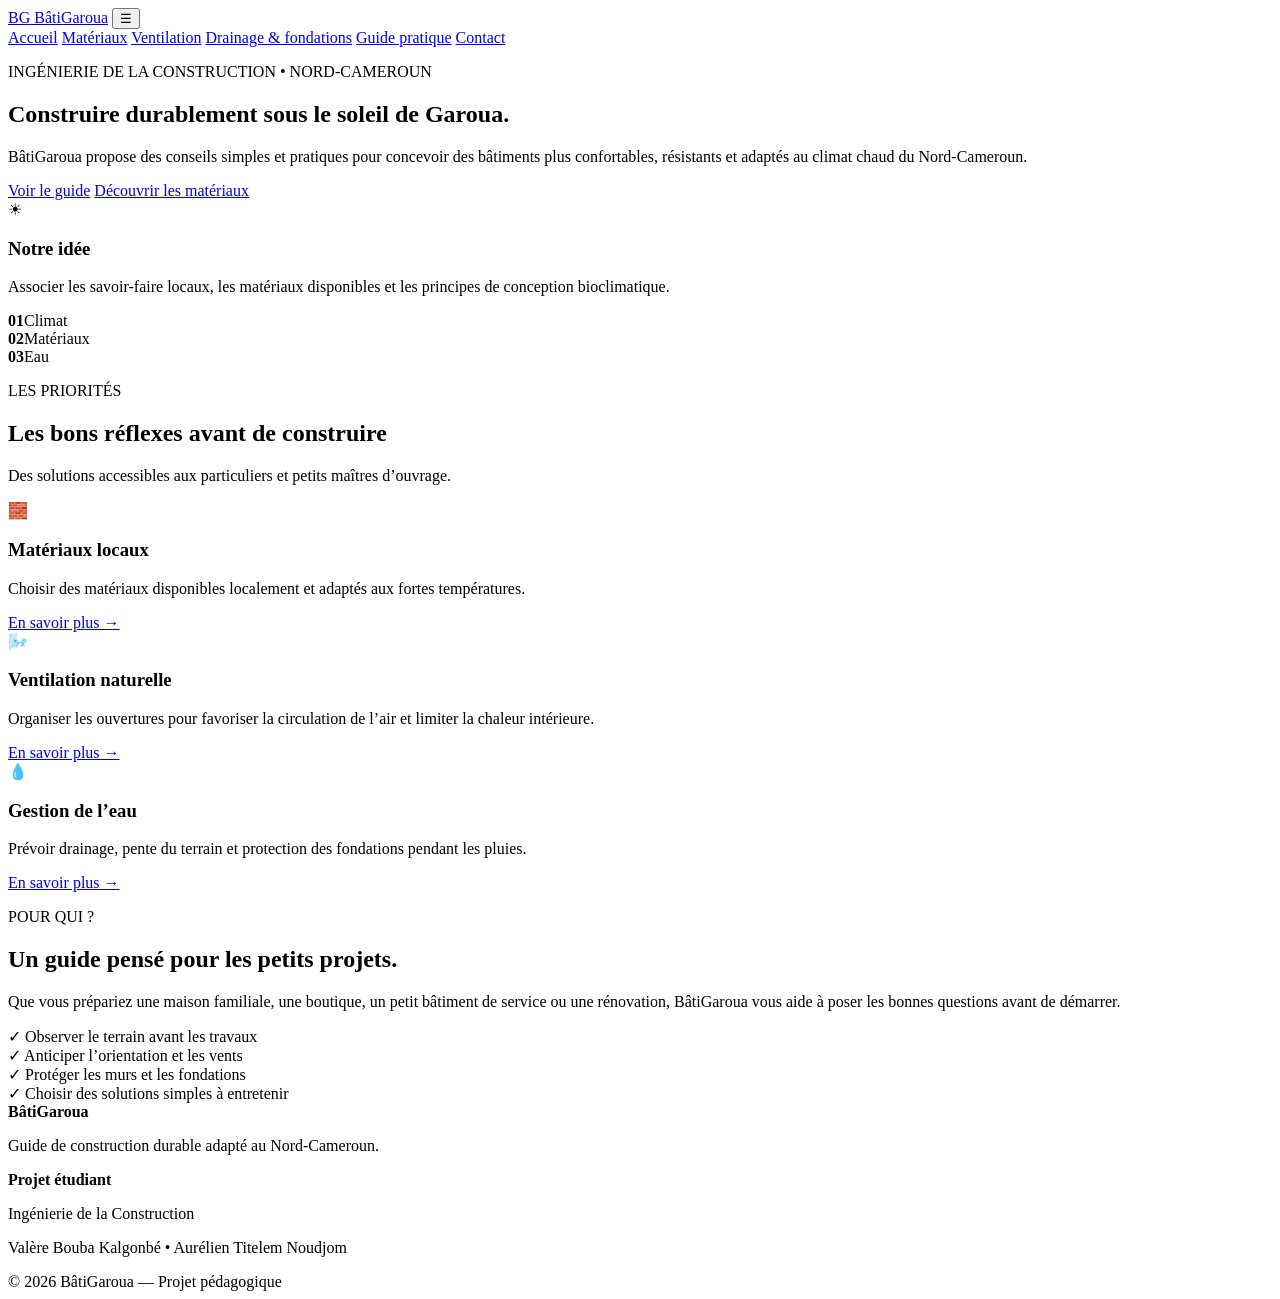
==== index.html @ 3af9ab6a "Add files via upload" ====
<!DOCTYPE html>
<html lang="fr">
<head>
  <meta charset="UTF-8">
  <meta name="viewport" content="width=device-width, initial-scale=1.0">
  <meta name="description" content="BâtiGaroua : guide pratique de construction durable et adaptée au climat du Nord-Cameroun.">
  <title>BâtiGaroua — Construire mieux au Nord-Cameroun</title>
  <link rel="stylesheet" href="css/style.css">
</head>
<body>
<header class="site-header">
  <div class="container nav-wrap">
    <a class="logo" href="index.html"><span>BG</span> BâtiGaroua</a>
    <button class="menu-toggle" aria-label="Ouvrir le menu">☰</button>
    <nav class="nav">
      <a class="active" href="index.html">Accueil</a>
      <a href="materiaux.html">Matériaux</a>
      <a href="ventilation.html">Ventilation</a>
      <a href="drainage.html">Drainage & fondations</a>
      <a href="guide.html">Guide pratique</a>
      <a href="contact.html">Contact</a>
    </nav>
  </div>
</header>

<main>
<section class="hero">
  <div class="container hero-grid">
    <div>
      <p class="eyebrow">INGÉNIERIE DE LA CONSTRUCTION • NORD-CAMEROUN</p>
      <h1>Construire durablement sous le soleil de Garoua.</h1>
      <p class="hero-text">BâtiGaroua propose des conseils simples et pratiques pour concevoir des bâtiments plus confortables, résistants et adaptés au climat chaud du Nord-Cameroun.</p>
      <div class="actions">
        <a class="btn btn-primary" href="guide.html">Voir le guide</a>
        <a class="btn btn-light" href="materiaux.html">Découvrir les matériaux</a>
      </div>
    </div>
    <div class="hero-card">
      <div class="sun">☀</div>
      <h3>Notre idée</h3>
      <p>Associer les savoir-faire locaux, les matériaux disponibles et les principes de conception bioclimatique.</p>
      <div class="mini-stats">
        <div><strong>01</strong><span>Climat</span></div>
        <div><strong>02</strong><span>Matériaux</span></div>
        <div><strong>03</strong><span>Eau</span></div>
      </div>
    </div>
  </div>
</section>

<section class="section">
  <div class="container">
    <div class="section-head">
      <div><p class="eyebrow">LES PRIORITÉS</p><h2>Les bons réflexes avant de construire</h2></div>
      <p>Des solutions accessibles aux particuliers et petits maîtres d’ouvrage.</p>
    </div>
    <div class="cards">
      <article class="card"><div class="icon">🧱</div><h3>Matériaux locaux</h3><p>Choisir des matériaux disponibles localement et adaptés aux fortes températures.</p><a href="materiaux.html">En savoir plus →</a></article>
      <article class="card"><div class="icon">🌬️</div><h3>Ventilation naturelle</h3><p>Organiser les ouvertures pour favoriser la circulation de l’air et limiter la chaleur intérieure.</p><a href="ventilation.html">En savoir plus →</a></article>
      <article class="card"><div class="icon">💧</div><h3>Gestion de l’eau</h3><p>Prévoir drainage, pente du terrain et protection des fondations pendant les pluies.</p><a href="drainage.html">En savoir plus →</a></article>
    </div>
  </div>
</section>

<section class="section band">
  <div class="container two-col">
    <div>
      <p class="eyebrow">POUR QUI ?</p>
      <h2>Un guide pensé pour les petits projets.</h2>
      <p>Que vous prépariez une maison familiale, une boutique, un petit bâtiment de service ou une rénovation, BâtiGaroua vous aide à poser les bonnes questions avant de démarrer.</p>
    </div>
    <div class="checklist">
      <div>✓ Observer le terrain avant les travaux</div>
      <div>✓ Anticiper l’orientation et les vents</div>
      <div>✓ Protéger les murs et les fondations</div>
      <div>✓ Choisir des solutions simples à entretenir</div>
    </div>
  </div>
</section>
</main>

<footer class="footer"><div class="container footer-grid"><div><strong>BâtiGaroua</strong><p>Guide de construction durable adapté au Nord-Cameroun.</p></div><div><strong>Projet étudiant</strong><p>Ingénierie de la Construction</p><p>Valère Bouba Kalgonbé • Aurélien Titelem Noudjom</p></div></div><div class="copyright">© 2026 BâtiGaroua — Projet pédagogique</div></footer>
<script src="js/script.js"></script>
</body>
</html>
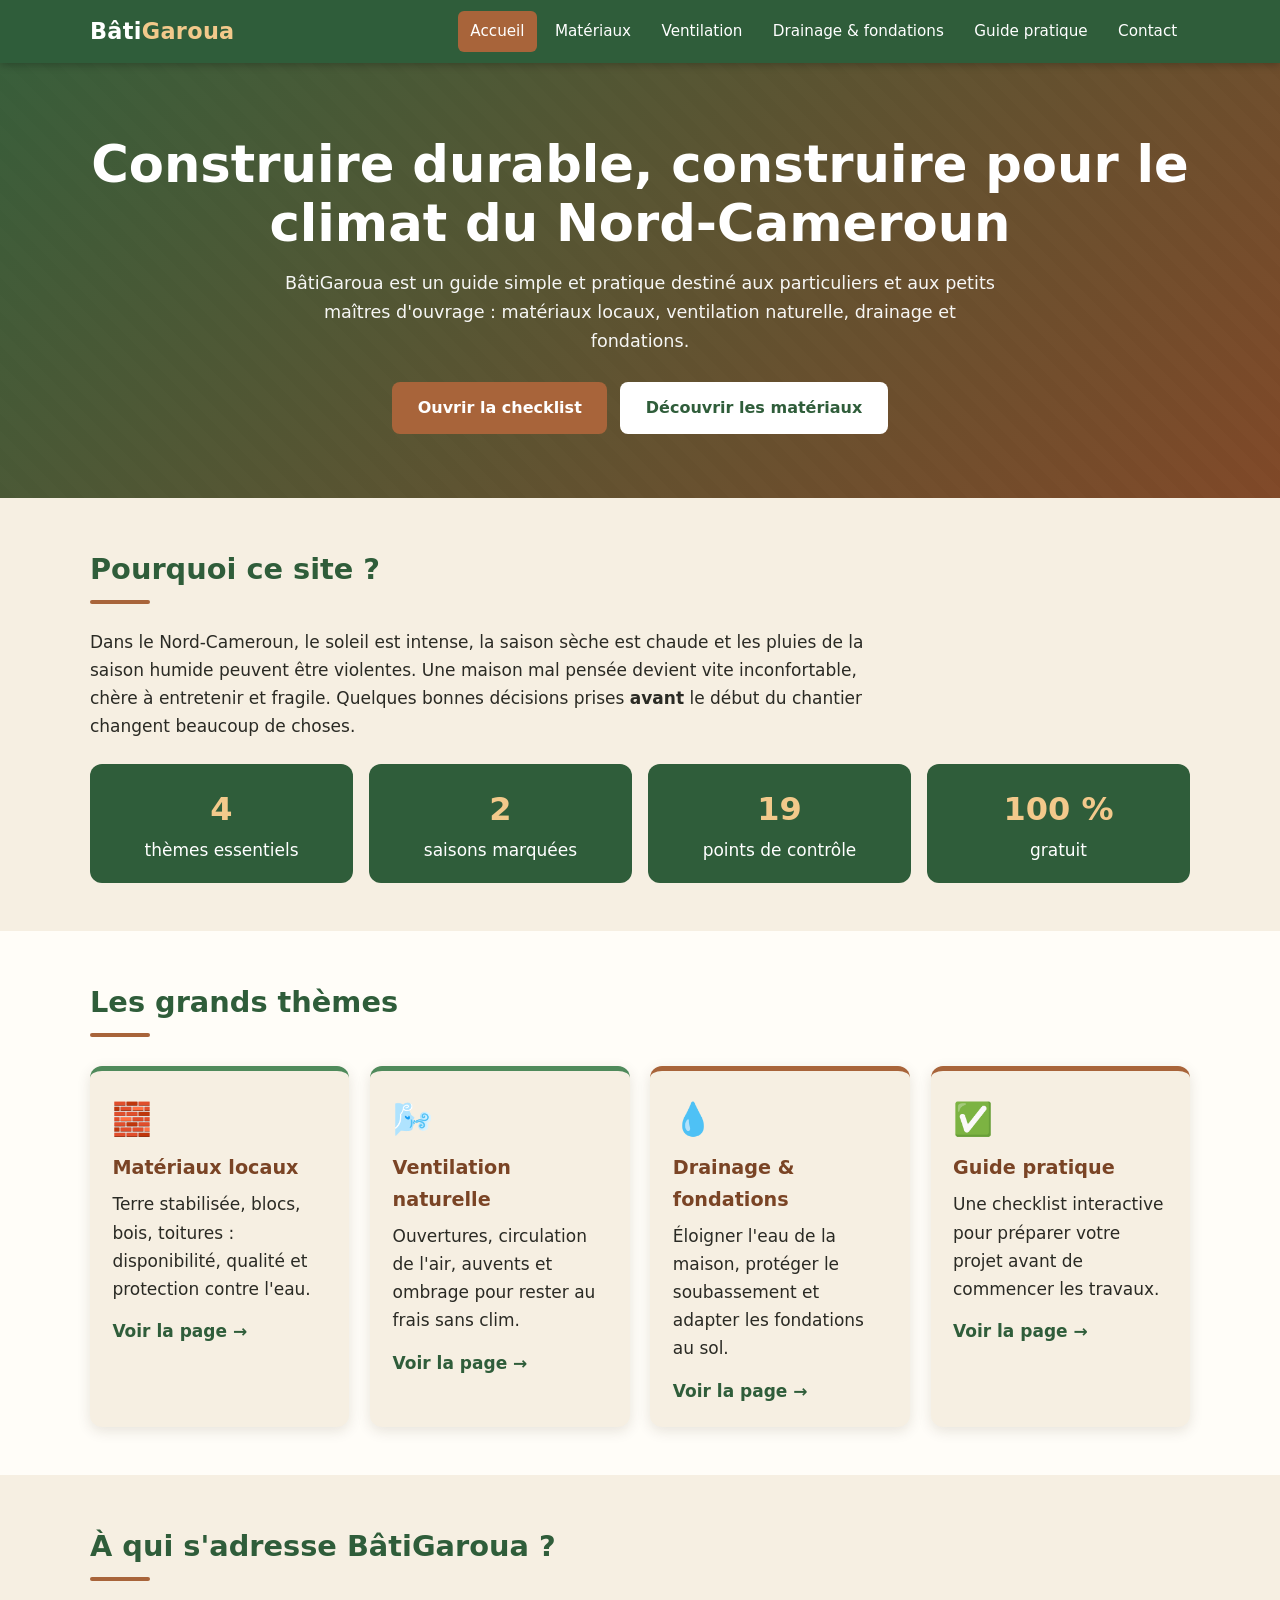
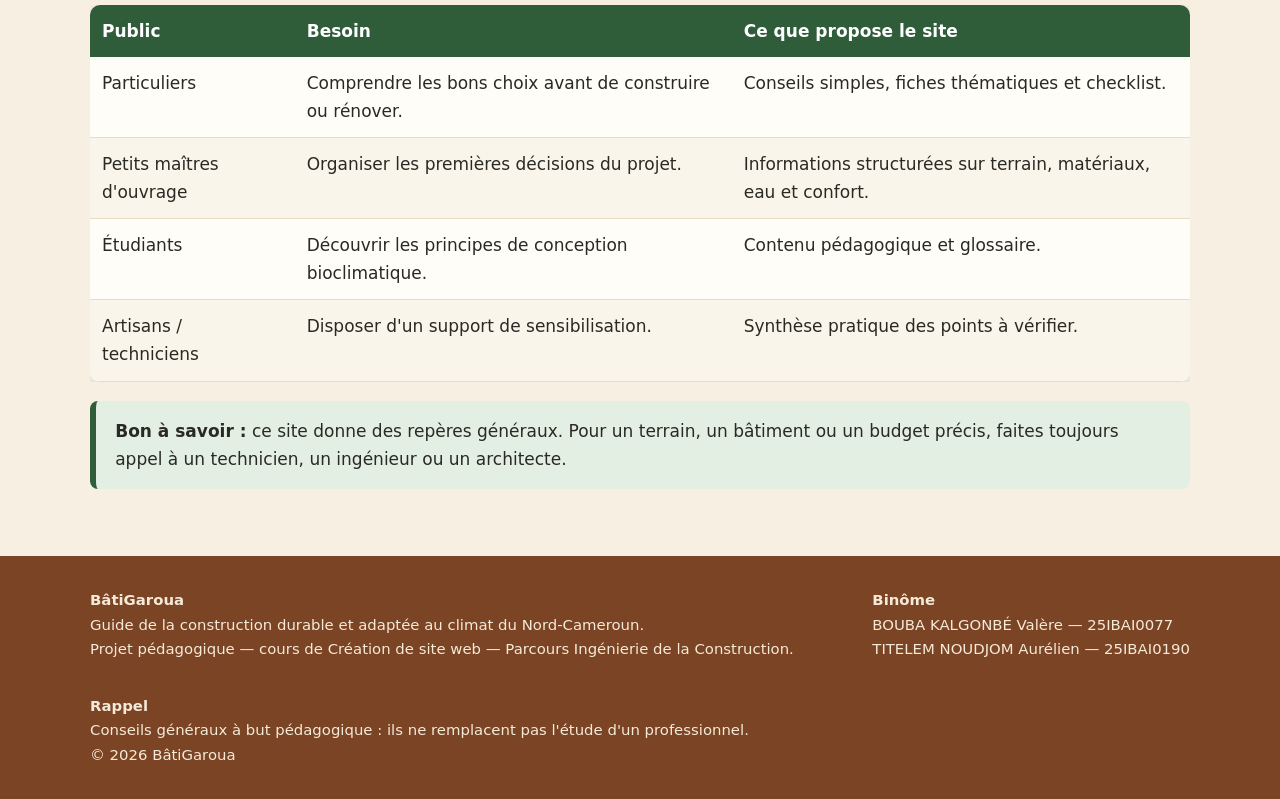
==== commit 46efb350: "Add files via upload" ====
--- a/index.html
+++ b/index.html
@@ -1,85 +1,82 @@
 <!DOCTYPE html>
 <html lang="fr">
 <head>
-  <meta charset="UTF-8">
-  <meta name="viewport" content="width=device-width, initial-scale=1.0">
-  <meta name="description" content="BâtiGaroua : guide pratique de construction durable et adaptée au climat du Nord-Cameroun.">
-  <title>BâtiGaroua — Construire mieux au Nord-Cameroun</title>
-  <link rel="stylesheet" href="css/style.css">
+<meta charset="UTF-8">
+<meta name="viewport" content="width=device-width, initial-scale=1.0">
+<title>Accueil | BâtiGaroua</title>
+<meta name="description" content="Guide de la construction durable et adaptée au climat du Nord-Cameroun.">
+<link rel="stylesheet" href="style.css">
+<link rel="icon" href="data:image/svg+xml,%3Csvg xmlns='http://www.w3.org/2000/svg' viewBox='0 0 100 100'%3E%3Crect width='100' height='100' rx='18' fill='%232f5d3a'/%3E%3Cpath d='M15 55 50 22l35 33v28H15z' fill='%23f3c98b'/%3E%3C/svg%3E">
 </head>
 <body>
-<header class="site-header">
-  <div class="container nav-wrap">
-    <a class="logo" href="index.html"><span>BG</span> BâtiGaroua</a>
-    <button class="menu-toggle" aria-label="Ouvrir le menu">☰</button>
-    <nav class="nav">
-      <a class="active" href="index.html">Accueil</a>
-      <a href="materiaux.html">Matériaux</a>
-      <a href="ventilation.html">Ventilation</a>
-      <a href="drainage.html">Drainage & fondations</a>
-      <a href="guide.html">Guide pratique</a>
-      <a href="contact.html">Contact</a>
-    </nav>
+<header class="site">
+  <div class="container nav">
+    <a class="logo" href="index.html">Bâti<span>Garoua</span></a>
+    <button class="burger" id="burger" aria-label="Ouvrir le menu" aria-expanded="false">☰</button>
+    <ul class="menu" id="menu"><li><a href="index.html" class="active" aria-current="page">Accueil</a></li><li><a href="materiaux.html">Matériaux</a></li><li><a href="ventilation.html">Ventilation</a></li><li><a href="drainage.html">Drainage &amp; fondations</a></li><li><a href="guide.html">Guide pratique</a></li><li><a href="contact.html">Contact</a></li></ul>
   </div>
 </header>
 
-<main>
-<section class="hero">
-  <div class="container hero-grid">
+<section class="hero"><div class="container">
+  <h1>Construire durable, construire pour le climat du Nord-Cameroun</h1>
+  <p>BâtiGaroua est un guide simple et pratique destiné aux particuliers et aux petits maîtres d'ouvrage : matériaux locaux, ventilation naturelle, drainage et fondations.</p>
+  <div class="btn-row"><a class="btn" href="guide.html">Ouvrir la checklist</a><a class="btn clair" href="materiaux.html">Découvrir les matériaux</a></div>
+</div></section>
+
+<section class="bloc"><div class="container">
+  <h2>Pourquoi ce site ?</h2>
+  <p class="intro">Dans le Nord-Cameroun, le soleil est intense, la saison sèche est chaude et les pluies de la saison humide peuvent être violentes. Une maison mal pensée devient vite inconfortable, chère à entretenir et fragile. Quelques bonnes décisions prises <strong>avant</strong> le début du chantier changent beaucoup de choses.</p>
+  <div class="stats">
+    <div class="stat"><b>4</b>thèmes essentiels</div>
+    <div class="stat"><b>2</b>saisons marquées</div>
+    <div class="stat"><b>19</b>points de contrôle</div>
+    <div class="stat"><b>100&nbsp;%</b>gratuit</div>
+  </div>
+</div></section>
+
+<section class="bloc alt"><div class="container">
+  <h2>Les grands thèmes</h2>
+  <div class="grille">
+    <article class="carte"><span class="ico">🧱</span><h3>Matériaux locaux</h3><p>Terre stabilisée, blocs, bois, toitures : disponibilité, qualité et protection contre l'eau.</p><a class="lien" href="materiaux.html">Voir la page →</a></article>
+    <article class="carte"><span class="ico">🌬️</span><h3>Ventilation naturelle</h3><p>Ouvertures, circulation de l'air, auvents et ombrage pour rester au frais sans clim.</p><a class="lien" href="ventilation.html">Voir la page →</a></article>
+    <article class="carte terre"><span class="ico">💧</span><h3>Drainage &amp; fondations</h3><p>Éloigner l'eau de la maison, protéger le soubassement et adapter les fondations au sol.</p><a class="lien" href="drainage.html">Voir la page →</a></article>
+    <article class="carte terre"><span class="ico">✅</span><h3>Guide pratique</h3><p>Une checklist interactive pour préparer votre projet avant de commencer les travaux.</p><a class="lien" href="guide.html">Voir la page →</a></article>
+  </div>
+</div></section>
+
+<section class="bloc"><div class="container">
+  <h2>À qui s'adresse BâtiGaroua ?</h2>
+  <div class="table-wrap"><table>
+    <thead><tr><th>Public</th><th>Besoin</th><th>Ce que propose le site</th></tr></thead>
+    <tbody>
+      <tr><td>Particuliers</td><td>Comprendre les bons choix avant de construire ou rénover.</td><td>Conseils simples, fiches thématiques et checklist.</td></tr>
+      <tr><td>Petits maîtres d'ouvrage</td><td>Organiser les premières décisions du projet.</td><td>Informations structurées sur terrain, matériaux, eau et confort.</td></tr>
+      <tr><td>Étudiants</td><td>Découvrir les principes de conception bioclimatique.</td><td>Contenu pédagogique et glossaire.</td></tr>
+      <tr><td>Artisans / techniciens</td><td>Disposer d'un support de sensibilisation.</td><td>Synthèse pratique des points à vérifier.</td></tr>
+    </tbody></table></div>
+  <div class="note"><strong>Bon à savoir :</strong> ce site donne des repères généraux. Pour un terrain, un bâtiment ou un budget précis, faites toujours appel à un technicien, un ingénieur ou un architecte.</div>
+</div></section>
+
+<footer class="site">
+  <div class="container cols">
     <div>
-      <p class="eyebrow">INGÉNIERIE DE LA CONSTRUCTION • NORD-CAMEROUN</p>
-      <h1>Construire durablement sous le soleil de Garoua.</h1>
-      <p class="hero-text">BâtiGaroua propose des conseils simples et pratiques pour concevoir des bâtiments plus confortables, résistants et adaptés au climat chaud du Nord-Cameroun.</p>
-      <div class="actions">
-        <a class="btn btn-primary" href="guide.html">Voir le guide</a>
-        <a class="btn btn-light" href="materiaux.html">Découvrir les matériaux</a>
-      </div>
+      <strong>BâtiGaroua</strong><br>
+      Guide de la construction durable et adaptée au climat du Nord-Cameroun.<br>
+      Projet pédagogique — cours de Création de site web — Parcours Ingénierie de la Construction.
     </div>
-    <div class="hero-card">
-      <div class="sun">☀</div>
-      <h3>Notre idée</h3>
-      <p>Associer les savoir-faire locaux, les matériaux disponibles et les principes de conception bioclimatique.</p>
-      <div class="mini-stats">
-        <div><strong>01</strong><span>Climat</span></div>
-        <div><strong>02</strong><span>Matériaux</span></div>
-        <div><strong>03</strong><span>Eau</span></div>
-      </div>
+    <div>
+      <strong>Binôme</strong><br>
+      BOUBA KALGONBÉ Valère — 25IBAI0077<br>
+      TITELEM NOUDJOM Aurélien — 25IBAI0190
+    </div>
+    <div>
+      <strong>Rappel</strong><br>
+      Conseils généraux à but pédagogique : ils ne remplacent pas l'étude d'un professionnel.<br>
+      © <span id="annee">2026</span> BâtiGaroua
     </div>
   </div>
-</section>
-
-<section class="section">
-  <div class="container">
-    <div class="section-head">
-      <div><p class="eyebrow">LES PRIORITÉS</p><h2>Les bons réflexes avant de construire</h2></div>
-      <p>Des solutions accessibles aux particuliers et petits maîtres d’ouvrage.</p>
-    </div>
-    <div class="cards">
-      <article class="card"><div class="icon">🧱</div><h3>Matériaux locaux</h3><p>Choisir des matériaux disponibles localement et adaptés aux fortes températures.</p><a href="materiaux.html">En savoir plus →</a></article>
-      <article class="card"><div class="icon">🌬️</div><h3>Ventilation naturelle</h3><p>Organiser les ouvertures pour favoriser la circulation de l’air et limiter la chaleur intérieure.</p><a href="ventilation.html">En savoir plus →</a></article>
-      <article class="card"><div class="icon">💧</div><h3>Gestion de l’eau</h3><p>Prévoir drainage, pente du terrain et protection des fondations pendant les pluies.</p><a href="drainage.html">En savoir plus →</a></article>
-    </div>
-  </div>
-</section>
-
-<section class="section band">
-  <div class="container two-col">
-    <div>
-      <p class="eyebrow">POUR QUI ?</p>
-      <h2>Un guide pensé pour les petits projets.</h2>
-      <p>Que vous prépariez une maison familiale, une boutique, un petit bâtiment de service ou une rénovation, BâtiGaroua vous aide à poser les bonnes questions avant de démarrer.</p>
-    </div>
-    <div class="checklist">
-      <div>✓ Observer le terrain avant les travaux</div>
-      <div>✓ Anticiper l’orientation et les vents</div>
-      <div>✓ Protéger les murs et les fondations</div>
-      <div>✓ Choisir des solutions simples à entretenir</div>
-    </div>
-  </div>
-</section>
-</main>
-
-<footer class="footer"><div class="container footer-grid"><div><strong>BâtiGaroua</strong><p>Guide de construction durable adapté au Nord-Cameroun.</p></div><div><strong>Projet étudiant</strong><p>Ingénierie de la Construction</p><p>Valère Bouba Kalgonbé • Aurélien Titelem Noudjom</p></div></div><div class="copyright">© 2026 BâtiGaroua — Projet pédagogique</div></footer>
-<script src="js/script.js"></script>
+</footer>
+<button id="haut" aria-label="Retour en haut">↑</button>
+<script src="script.js"></script>
 </body>
-</html>+</html>
--- a/style.css
+++ b/style.css
@@ -0,0 +1,113 @@
+:root{
+  --vert:#2f5d3a; --vert-clair:#4f8a5b; --vert-pale:#e4efe3;
+  --beige:#f6efe2; --sable:#e9dcc3; --terre:#a8643a; --terre-fonce:#7a4425;
+  --texte:#2a2a24; --blanc:#fffdf8; --ombre:0 4px 14px rgba(60,40,20,.12);
+}
+*{box-sizing:border-box;margin:0;padding:0}
+html{scroll-behavior:smooth}
+body{font-family:"Segoe UI",system-ui,-apple-system,Roboto,Arial,sans-serif;color:var(--texte);background:var(--beige);line-height:1.65;font-size:17px}
+a{color:var(--terre-fonce)}
+img,svg{max-width:100%}
+.container{width:min(1100px,92%);margin-inline:auto}
+
+/* En-tête / navigation */
+header.site{background:var(--vert);color:#fff;position:sticky;top:0;z-index:50;box-shadow:0 2px 8px rgba(0,0,0,.25)}
+.nav{display:flex;align-items:center;justify-content:space-between;padding:.7rem 0}
+.logo{color:#fff;text-decoration:none;font-weight:800;font-size:1.4rem;letter-spacing:.3px}
+.logo span{color:#f3c98b}
+.menu{display:flex;gap:.3rem;list-style:none}
+.menu a{color:#fff;text-decoration:none;padding:.5rem .8rem;border-radius:6px;font-size:.95rem;display:block}
+.menu a:hover{background:var(--vert-clair)}
+.menu a.active{background:var(--terre)}
+.burger{display:none;background:none;border:2px solid #fff;color:#fff;font-size:1.4rem;border-radius:6px;padding:.1rem .6rem;cursor:pointer}
+
+/* Héros */
+.hero{background:linear-gradient(135deg,rgba(47,93,58,.93),rgba(122,68,37,.88)),repeating-linear-gradient(45deg,#a8643a 0 12px,#b97449 12px 24px);color:#fff;padding:4.5rem 0 4rem;text-align:center}
+.hero.small{padding:3rem 0 2.5rem}
+.hero h1{font-size:clamp(2rem,5vw,3.2rem);line-height:1.15;margin-bottom:1rem}
+.hero p{max-width:720px;margin:0 auto 1.6rem;font-size:1.1rem;opacity:.95}
+.btn{display:inline-block;background:var(--terre);color:#fff;text-decoration:none;font-weight:700;padding:.8rem 1.6rem;border-radius:8px;border:none;cursor:pointer;font-size:1rem;transition:.2s}
+.btn:hover{background:var(--terre-fonce);transform:translateY(-2px)}
+.btn.clair{background:#fff;color:var(--vert)}
+.btn.clair:hover{background:var(--sable)}
+.btn-row{display:flex;gap:.8rem;justify-content:center;flex-wrap:wrap}
+
+/* Sections */
+section.bloc{padding:3rem 0}
+section.alt{background:var(--blanc)}
+h2{color:var(--vert);font-size:1.8rem;margin-bottom:1rem;position:relative;padding-bottom:.5rem}
+h2::after{content:"";display:block;width:60px;height:4px;background:var(--terre);border-radius:2px;margin-top:.4rem}
+h3{color:var(--terre-fonce);margin:1rem 0 .4rem;font-size:1.2rem}
+p{margin-bottom:.9rem}
+ul.liste{margin:0 0 1rem 1.3rem}
+ul.liste li{margin-bottom:.35rem}
+.intro{max-width:800px;margin-bottom:1.5rem}
+
+/* Cartes */
+.grille{display:grid;grid-template-columns:repeat(auto-fit,minmax(250px,1fr));gap:1.3rem;margin-top:1.3rem}
+.carte{background:var(--blanc);border-radius:12px;padding:1.4rem;box-shadow:var(--ombre);border-top:5px solid var(--vert-clair)}
+section.alt .carte{background:var(--beige)}
+.carte.terre{border-top-color:var(--terre)}
+.carte .ico{font-size:2rem;display:block;margin-bottom:.4rem}
+.carte h3{margin-top:0}
+.carte a.lien{font-weight:700;text-decoration:none;color:var(--vert)}
+.carte a.lien:hover{text-decoration:underline}
+
+/* Encadrés */
+.note{background:var(--vert-pale);border-left:6px solid var(--vert);padding:1rem 1.2rem;border-radius:8px;margin:1.2rem 0}
+.attention{background:#fbe9dc;border-left:6px solid var(--terre);padding:1rem 1.2rem;border-radius:8px;margin:1.2rem 0}
+
+/* Tableaux */
+.table-wrap{overflow-x:auto;margin:1rem 0}
+table{border-collapse:collapse;width:100%;background:var(--blanc);box-shadow:var(--ombre);border-radius:10px;overflow:hidden;min-width:560px}
+th{background:var(--vert);color:#fff;text-align:left;padding:.75rem}
+td{padding:.75rem;border-bottom:1px solid var(--sable);vertical-align:top}
+tr:nth-child(even) td{background:#faf5ea}
+
+/* Schémas */
+figure.schema{background:var(--blanc);border-radius:12px;padding:1rem;box-shadow:var(--ombre);margin:1.2rem 0;text-align:center}
+figure.schema figcaption{font-size:.9rem;color:#5b5a50;margin-top:.5rem}
+
+/* Chiffres */
+.stats{display:grid;grid-template-columns:repeat(auto-fit,minmax(170px,1fr));gap:1rem;margin-top:1.5rem}
+.stat{background:var(--vert);color:#fff;border-radius:12px;padding:1.2rem;text-align:center}
+.stat b{display:block;font-size:2rem;color:#f3c98b}
+
+/* Checklist */
+.progress-box{background:var(--blanc);padding:1.2rem 1.4rem;border-radius:12px;box-shadow:var(--ombre);margin-bottom:1.5rem;position:sticky;top:64px;z-index:10}
+.bar{height:20px;background:var(--sable);border-radius:12px;overflow:hidden;margin-top:.5rem}
+.bar span{display:block;height:100%;width:0;background:linear-gradient(90deg,var(--vert-clair),var(--vert));transition:width .4s}
+#msg-progress{font-weight:600;margin-top:.5rem;color:var(--terre-fonce)}
+.check-group{background:var(--blanc);border-radius:12px;box-shadow:var(--ombre);padding:1.2rem 1.4rem;margin-bottom:1.2rem}
+.check-group h3{margin-top:0}
+.check-item{display:flex;gap:.7rem;align-items:flex-start;padding:.45rem 0;cursor:pointer;border-bottom:1px dashed var(--sable)}
+.check-item:last-child{border-bottom:none}
+.check-item input{width:22px;height:22px;margin-top:.2rem;accent-color:var(--vert);flex-shrink:0}
+.check-item input:checked + span{text-decoration:line-through;color:#7d7b6e}
+
+/* Formulaire */
+form{background:var(--blanc);padding:1.6rem;border-radius:12px;box-shadow:var(--ombre)}
+label{display:block;font-weight:600;margin:.8rem 0 .25rem}
+input[type=text],input[type=email],select,textarea{width:100%;padding:.7rem;border:2px solid var(--sable);border-radius:8px;font:inherit;background:#fff}
+input:focus,select:focus,textarea:focus{outline:none;border-color:var(--vert-clair)}
+.erreur{color:#b3261e;font-size:.88rem;min-height:1.1em}
+.champ-invalide{border-color:#b3261e !important}
+#retour-form{margin-top:1rem;padding:1rem;border-radius:8px;display:none;font-weight:600}
+#retour-form.ok{display:block;background:var(--vert-pale);color:var(--vert);border:2px solid var(--vert)}
+.contact-grid{display:grid;grid-template-columns:1fr 1fr;gap:2rem}
+
+footer.site{background:var(--terre-fonce);color:#f5ead8;padding:2rem 0;margin-top:0;font-size:.93rem}
+footer.site .cols{display:flex;gap:2rem;flex-wrap:wrap;justify-content:space-between}
+footer.site a{color:#f3c98b}
+#haut{position:fixed;right:18px;bottom:18px;background:var(--terre);color:#fff;border:none;width:46px;height:46px;border-radius:50%;font-size:1.3rem;cursor:pointer;display:none;box-shadow:var(--ombre)}
+
+@media (max-width:820px){
+  .burger{display:block}
+  .menu{display:none;position:absolute;left:0;right:0;top:100%;background:var(--vert);flex-direction:column;padding:.6rem 4%;gap:0}
+  .menu.open{display:flex}
+  .nav{position:relative}
+  .contact-grid{grid-template-columns:1fr}
+  body{font-size:16px}
+  .progress-box{top:58px}
+}
+@media print{header.site,footer.site,.burger,#haut{display:none}body{background:#fff}}
